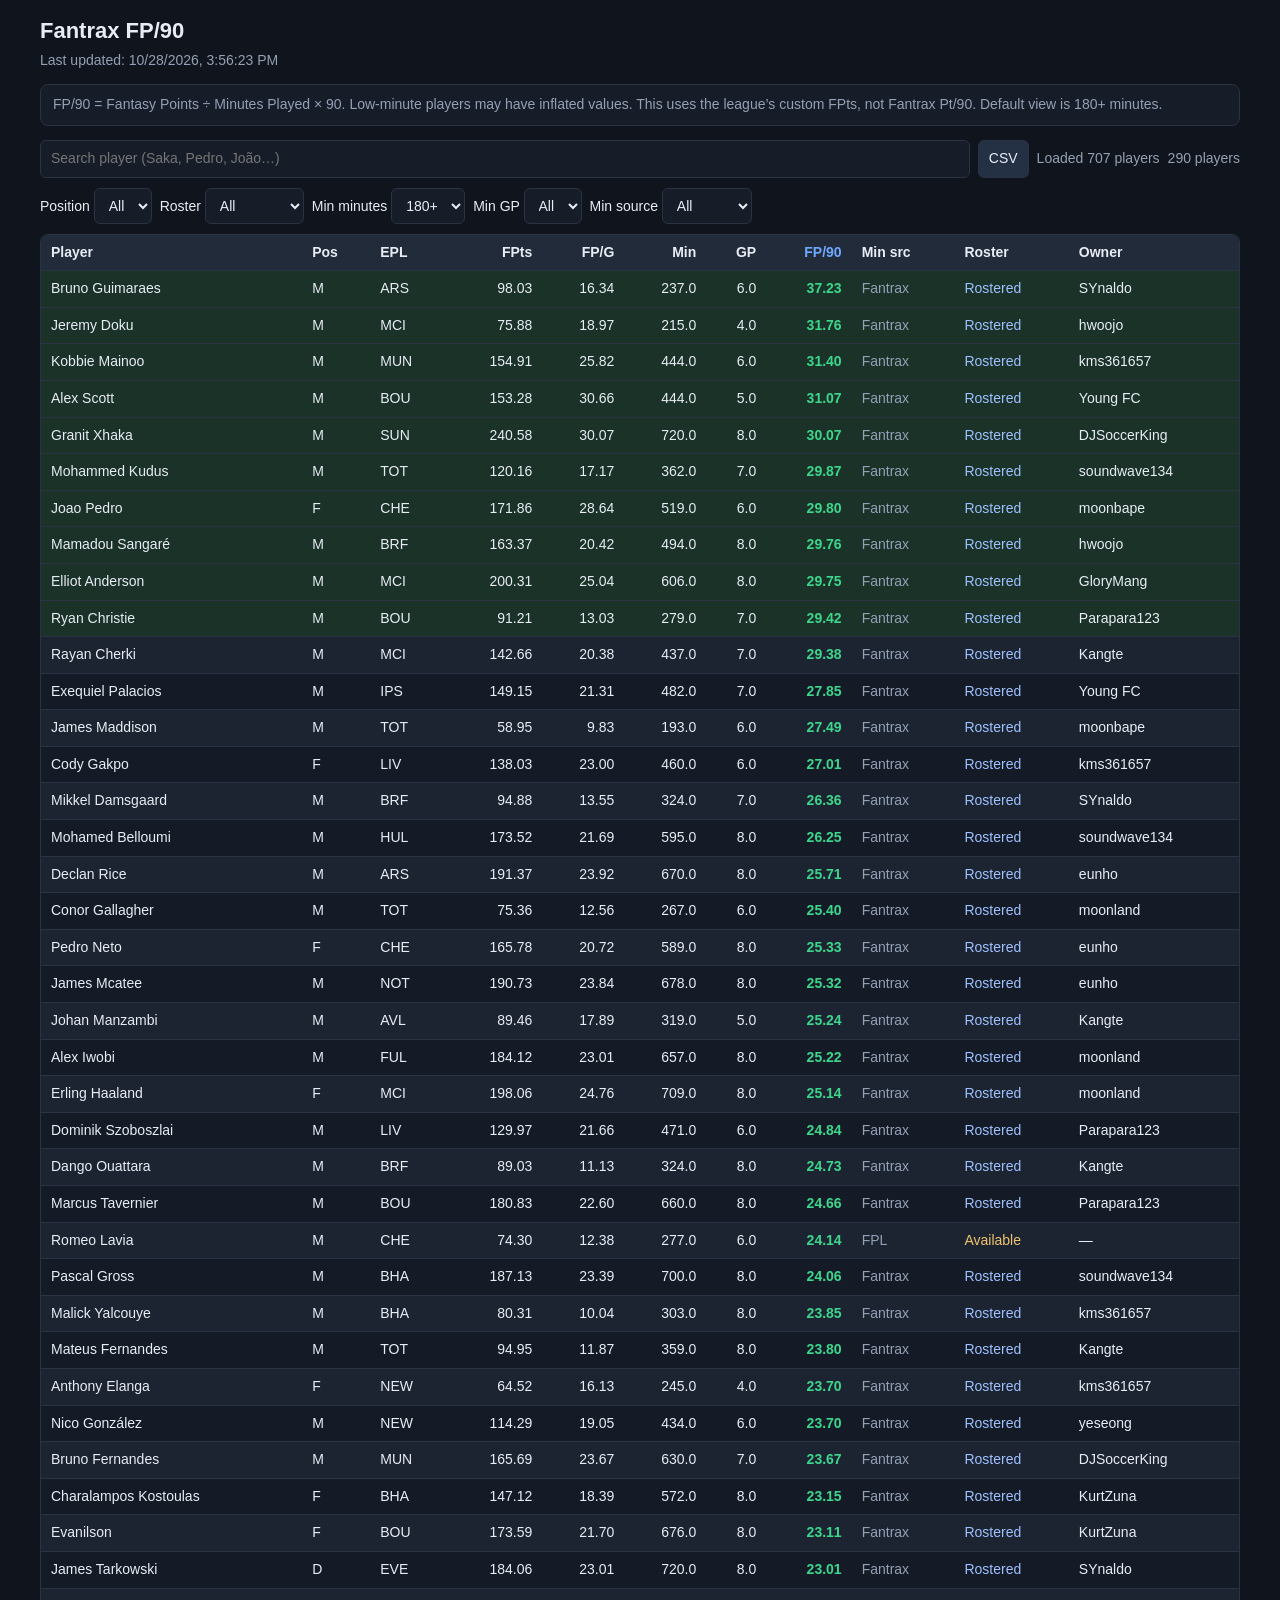
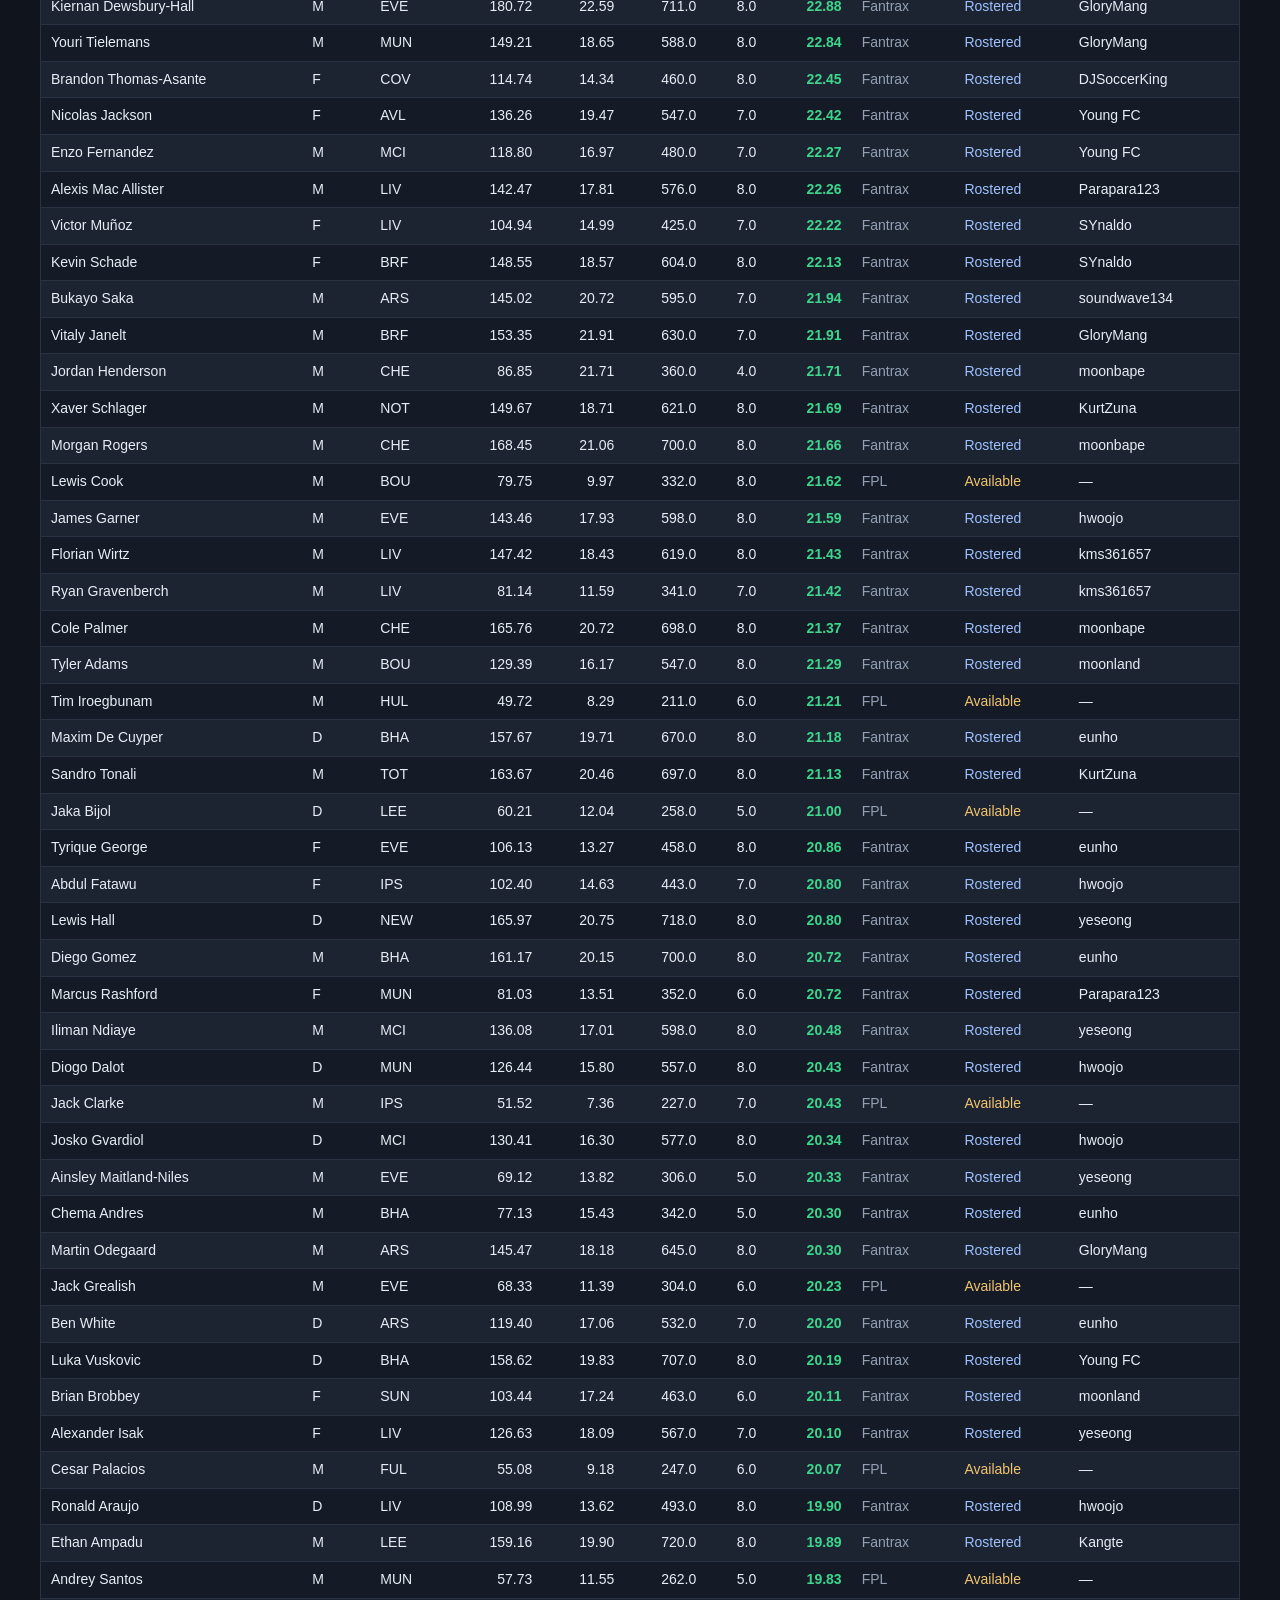
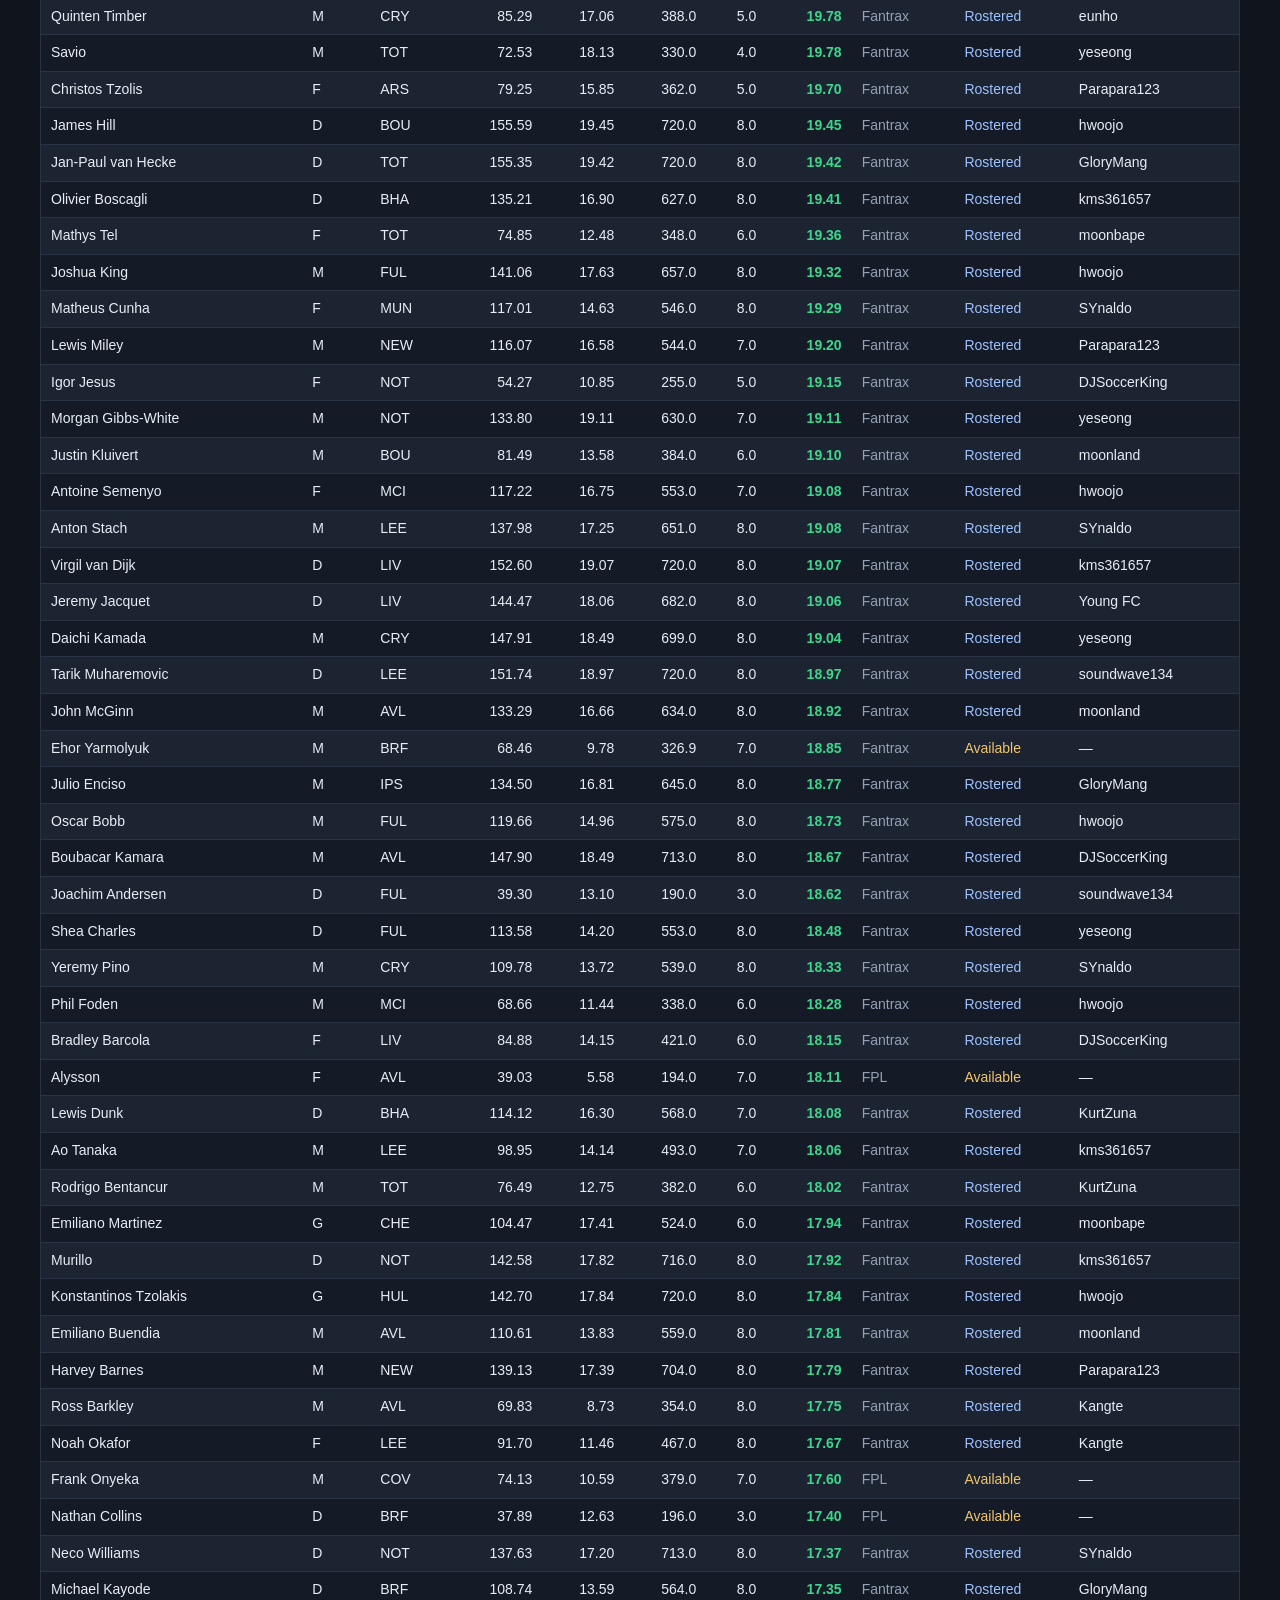
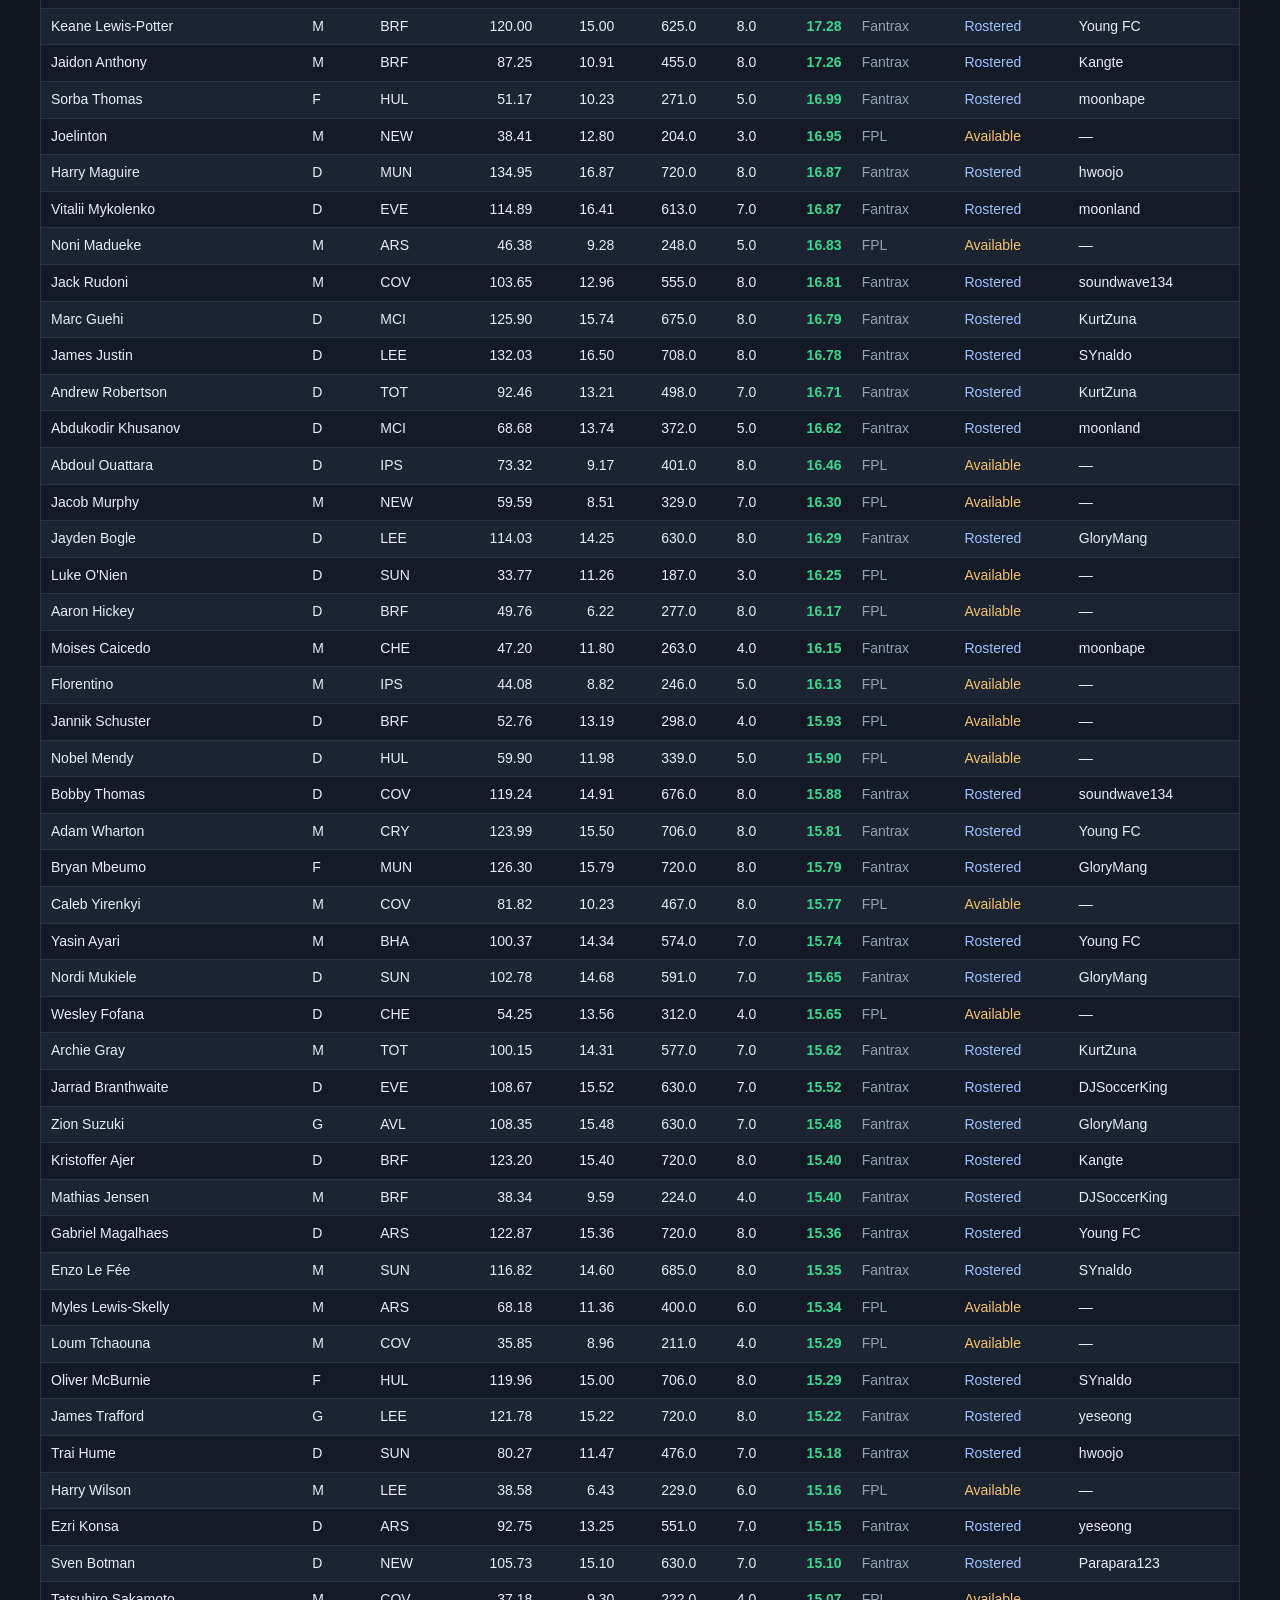
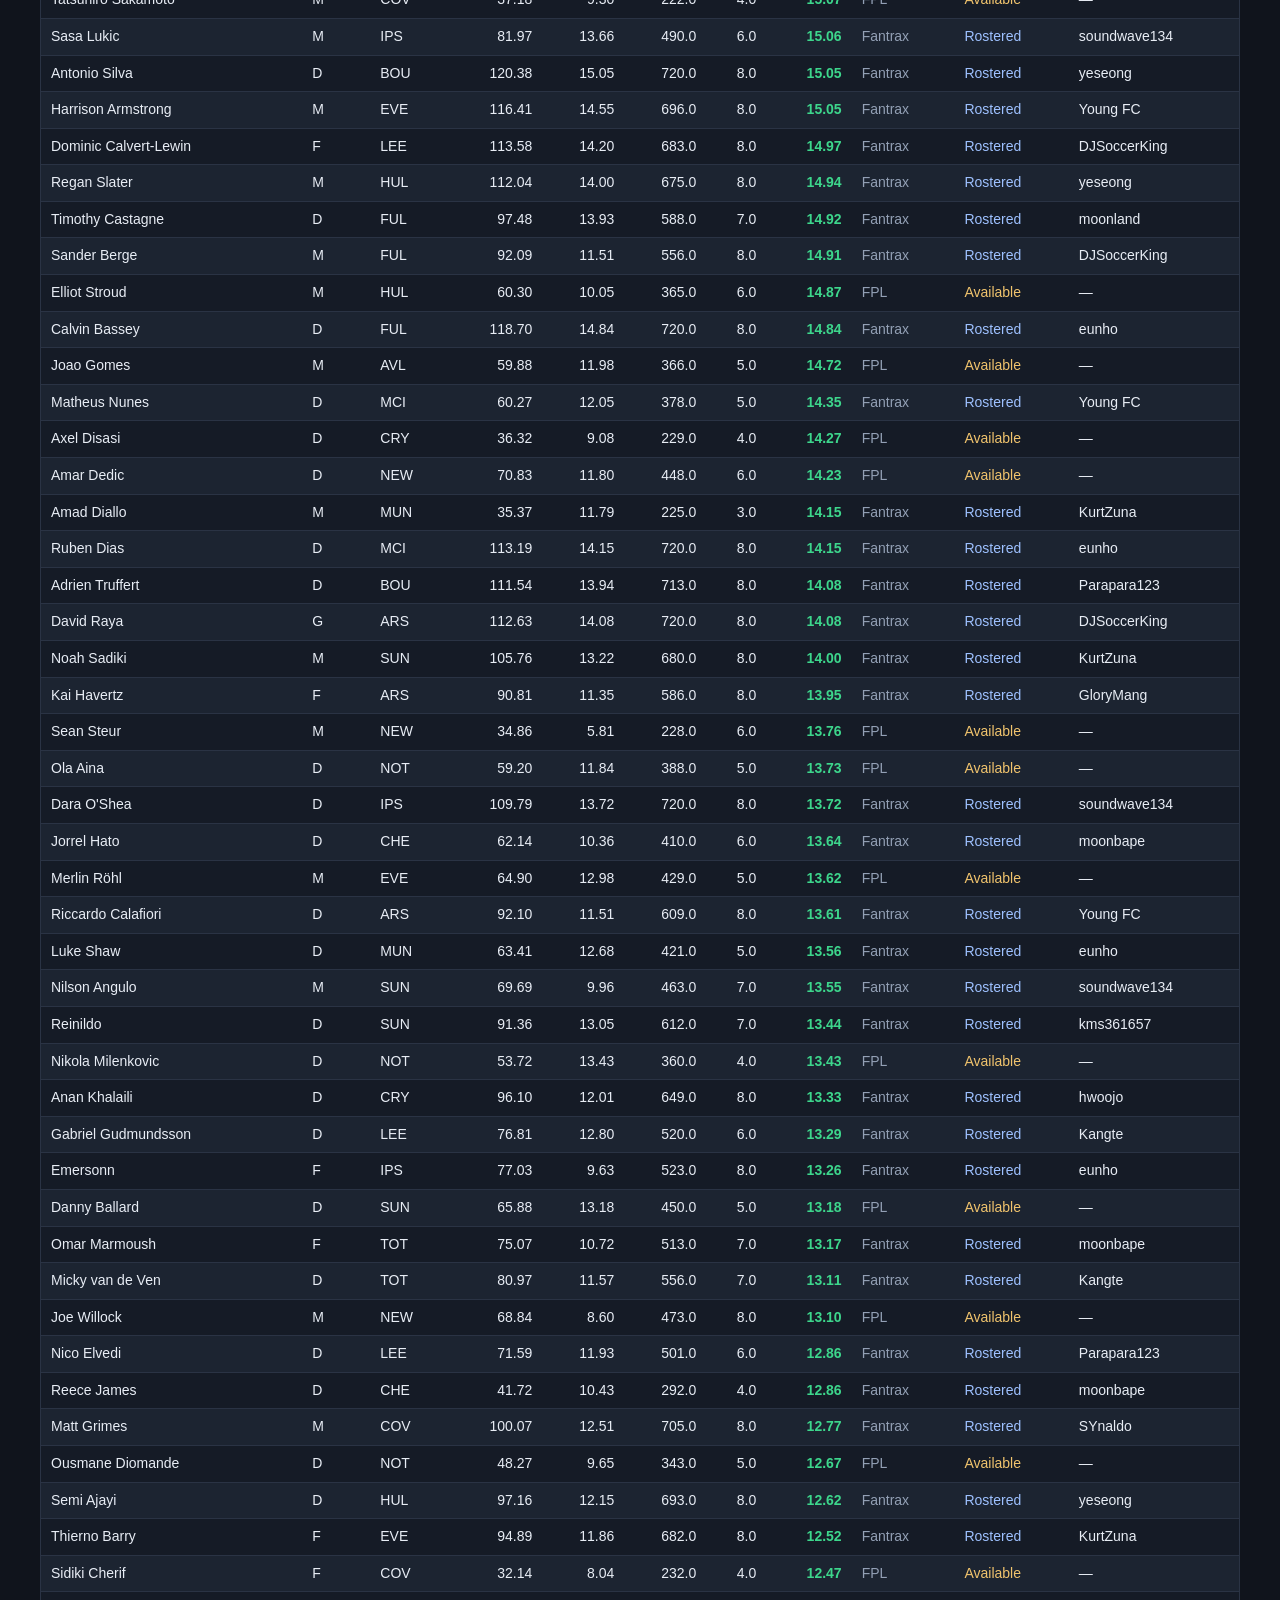
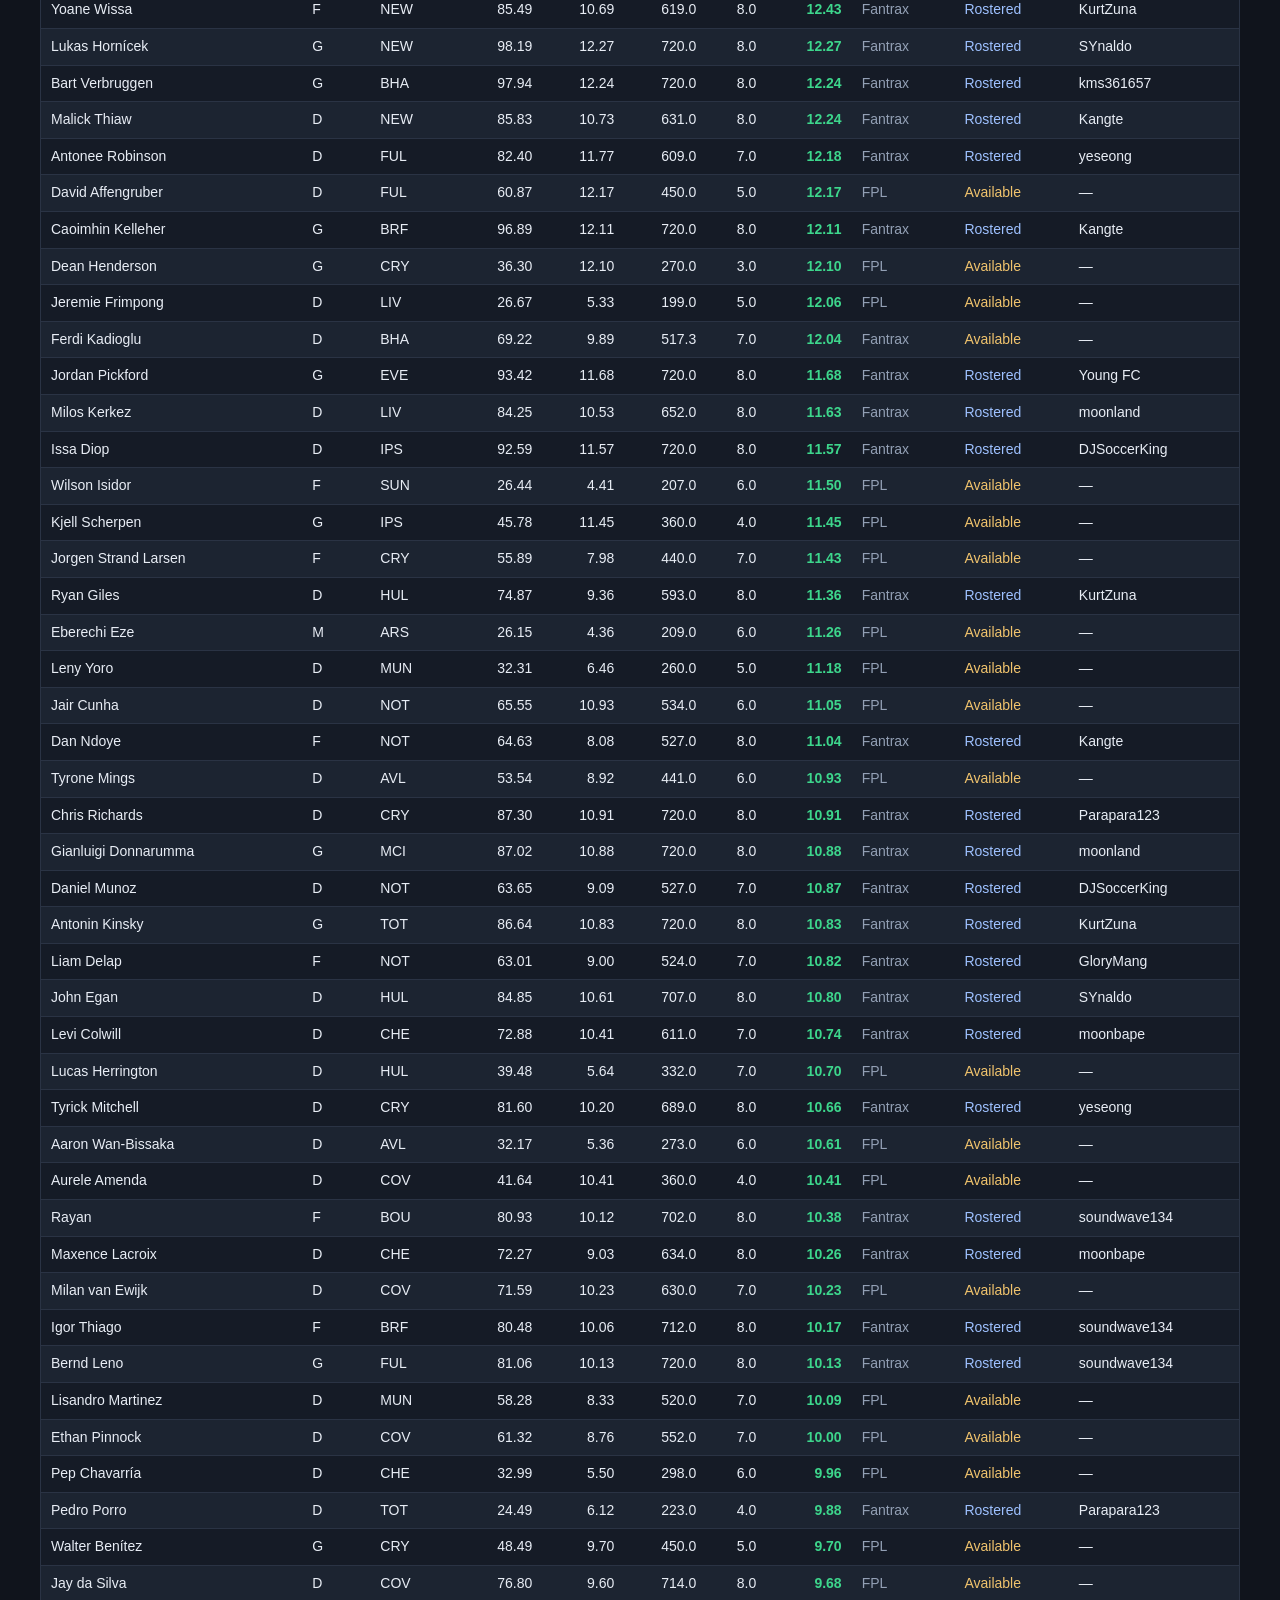
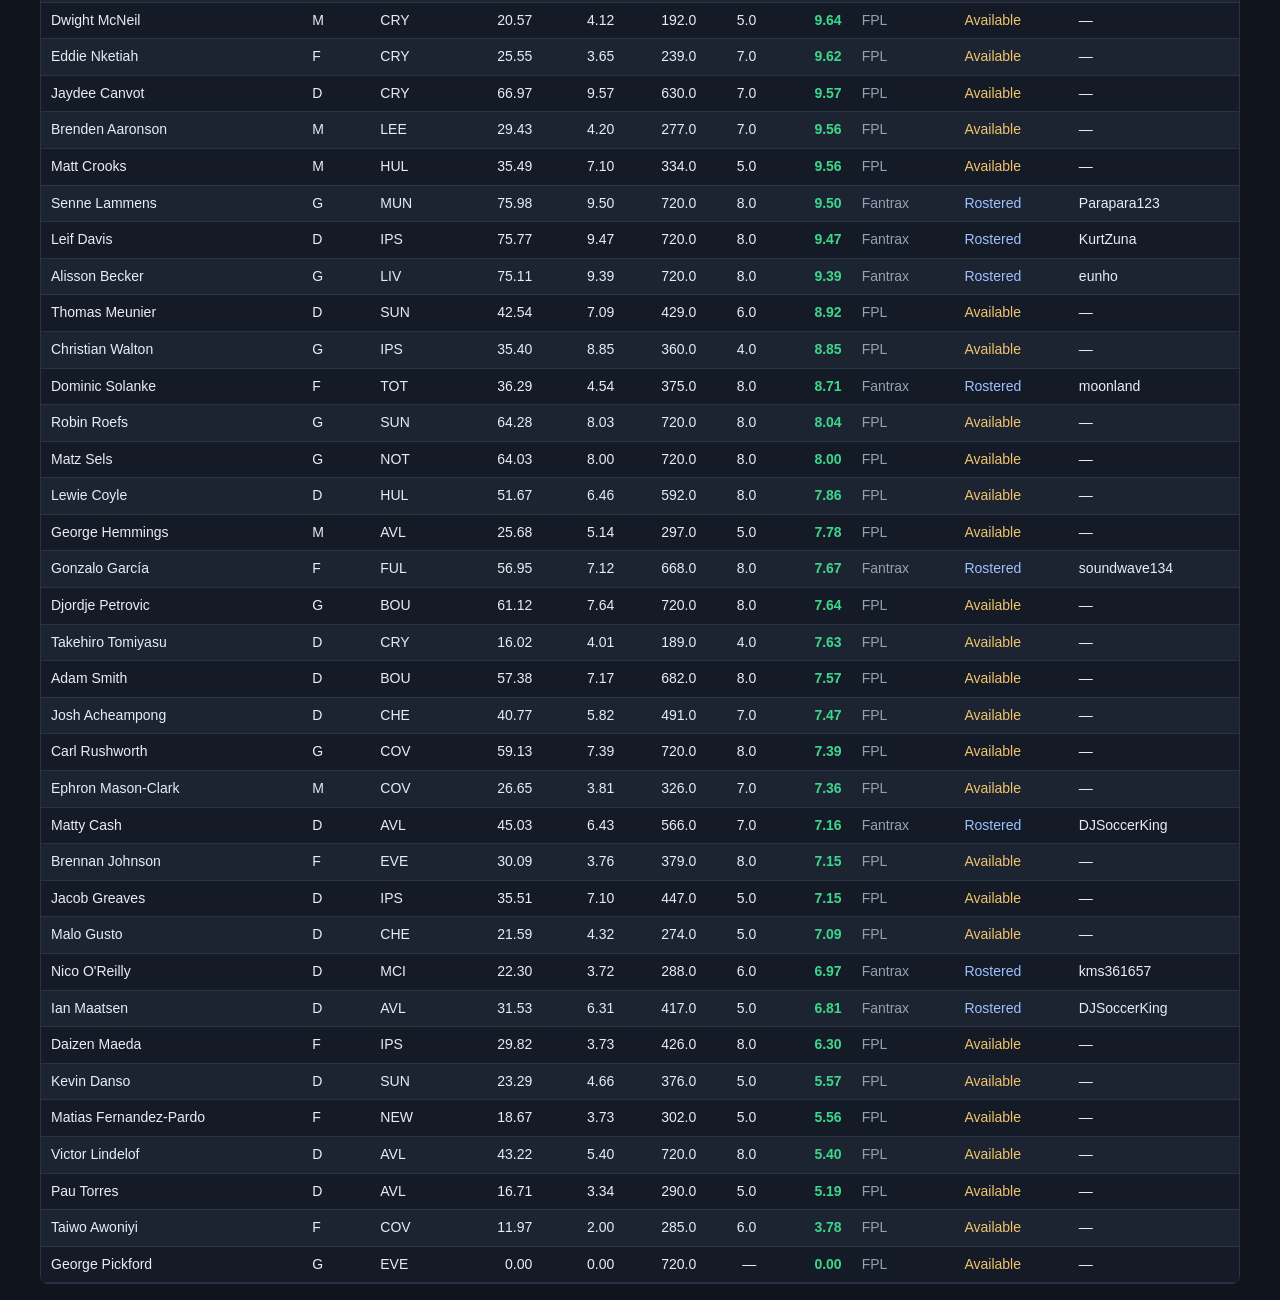
==== web/fp90.html @ 959d8eca "Initial commit" ====
<!DOCTYPE html>
<html lang="en">
<head>
  <meta charset="utf-8">
  <meta name="viewport" content="width=device-width, initial-scale=1">
  <title>Fantrax FP/90</title>
  <link rel="stylesheet" href="fp90.css">
</head>
<body>
  <div class="wrap">
    <h1>Fantrax FP/90</h1>
    <div class="sub" id="updated">Last updated: —</div>
    <div class="note">
      FP/90 = Fantasy Points ÷ Minutes Played × 90. Low-minute players may have inflated values.
      This uses the league’s custom FPts, not Fantrax Pt/90. Default view is 180+ minutes.
    </div>
    <div class="toolbar">
      <input id="search" type="search" placeholder="Search player (Saka, Pedro, João…)">
      <button id="refresh" class="admin-only" type="button">Refresh</button>
      <button id="csv" type="button">CSV</button>
      <span class="status" id="status"></span>
      <span class="status" id="count"></span>
    </div>
    <div class="filters">
      <label>Position
        <select id="position">
          <option value="">All</option>
          <option value="G">G</option>
          <option value="D">D</option>
          <option value="M">M</option>
          <option value="F">F</option>
        </select>
      </label>
      <label>Roster
        <select id="roster">
          <option value="">All</option>
          <option value="Rostered">Rostered</option>
          <option value="Available">Available</option>
        </select>
      </label>
      <label>Min minutes
        <select id="minutes">
          <option value="0">All</option>
          <option value="90">90+</option>
          <option value="180" selected>180+</option>
          <option value="300">300+</option>
          <option value="450">450+</option>
          <option value="600">600+</option>
        </select>
      </label>
      <label>Min GP
        <select id="gp">
          <option value="0">All</option>
          <option value="1">1+</option>
          <option value="3">3+</option>
          <option value="5">5+</option>
          <option value="8">8+</option>
        </select>
      </label>
      <label>Min source
        <select id="source">
          <option value="">All</option>
          <option value="Fantrax">Fantrax</option>
          <option value="FPL">FPL</option>
        </select>
      </label>
    </div>
    <div class="table-wrap">
      <table>
        <thead>
          <tr>
            <th data-key="player" class="player">Player</th>
            <th data-key="position">Pos</th>
            <th data-key="eplTeam">EPL</th>
            <th data-key="fpts" class="num">FPts</th>
            <th data-key="fpG" class="num">FP/G</th>
            <th data-key="minutes" class="num">Min</th>
            <th data-key="gp" class="num">GP</th>
            <th data-key="fp90" class="num">FP/90</th>
            <th data-key="minutesSource">Min src</th>
            <th data-key="rosterStatus">Roster</th>
            <th data-key="ownerTeamName">Owner</th>
          </tr>
        </thead>
        <tbody id="tbody"></tbody>
      </table>
    </div>
  </div>
  <script src="fp90.js"></script>
</body>
</html>
---- web/fp90.css ----
:root {
  --bg: #10141c;
  --panel: #171d28;
  --line: #2a3344;
  --text: #e8edf5;
  --muted: #93a0b5;
  --accent: #6ea8ff;
  --good: #3dd68c;
  --warn: #f0c36d;
  --row: #1c2431;
  --row-alt: #151b26;
  --top: #1a3228;
}

* { box-sizing: border-box; }

html, body {
  margin: 0;
  min-height: 100%;
  background: var(--bg);
  color: var(--text);
  font: 14px/1.4 -apple-system, BlinkMacSystemFont, "Segoe UI", sans-serif;
}

body { padding: 16px; }

.wrap { max-width: 1200px; margin: 0 auto; }

h1 {
  margin: 0 0 4px;
  font-size: 22px;
  font-weight: 700;
}

.sub {
  color: var(--muted);
  margin-bottom: 14px;
}

.note {
  background: var(--panel);
  border: 1px solid var(--line);
  border-radius: 8px;
  padding: 10px 12px;
  color: var(--muted);
  margin-bottom: 14px;
}

.toolbar, .filters {
  display: flex;
  flex-wrap: wrap;
  gap: 8px;
  align-items: center;
  margin-bottom: 10px;
}

input, select, button {
  background: var(--panel);
  color: var(--text);
  border: 1px solid var(--line);
  border-radius: 6px;
  padding: 8px 10px;
  font: inherit;
}

input[type="search"] { min-width: 220px; flex: 1; }

button {
  cursor: pointer;
  background: #243044;
}

button:hover { border-color: var(--accent); }
button:disabled { opacity: 0.6; cursor: wait; }

#refresh,
.admin-only {
  display: none;
}

body.admin #refresh,
body.admin .admin-only {
  display: inline-block;
}

.status { color: var(--muted); min-height: 1.2em; }

.table-wrap {
  overflow-x: auto;
  border: 1px solid var(--line);
  border-radius: 8px;
}

table {
  width: 100%;
  border-collapse: collapse;
  min-width: 920px;
}

th, td {
  padding: 8px 10px;
  text-align: left;
  white-space: nowrap;
  border-bottom: 1px solid var(--line);
}

th {
  position: sticky;
  top: 0;
  background: #222b3a;
  cursor: pointer;
  user-select: none;
  z-index: 2;
}

th.sorted { color: var(--accent); }

th.player,
td.player {
  position: sticky;
  left: 0;
  z-index: 2;
  min-width: 160px;
  box-shadow: 6px 0 8px rgba(0, 0, 0, 0.35);
}

th.player { z-index: 3; background: #222b3a; }

tbody tr:nth-child(odd) { background: var(--row); }
tbody tr:nth-child(odd) td.player { background: var(--row); }
tbody tr:nth-child(even) { background: var(--row-alt); }
tbody tr:nth-child(even) td.player { background: var(--row-alt); }
tbody tr.top { background: var(--top); }
tbody tr.top td.player { background: var(--top); }

.num { text-align: right; font-variant-numeric: tabular-nums; }
.muted { color: var(--muted); }
.good { color: var(--good); font-weight: 600; }
.warn { color: var(--warn); font-weight: 600; }
.avail { color: #f0c36d; }
.rostered { color: #9ec1ff; }
.low { font-size: 11px; color: var(--warn); margin-left: 4px; font-weight: 500; }

@media (max-width: 700px) {
  body { padding: 10px; }
  input[type="search"] { min-width: 0; width: 100%; }
}
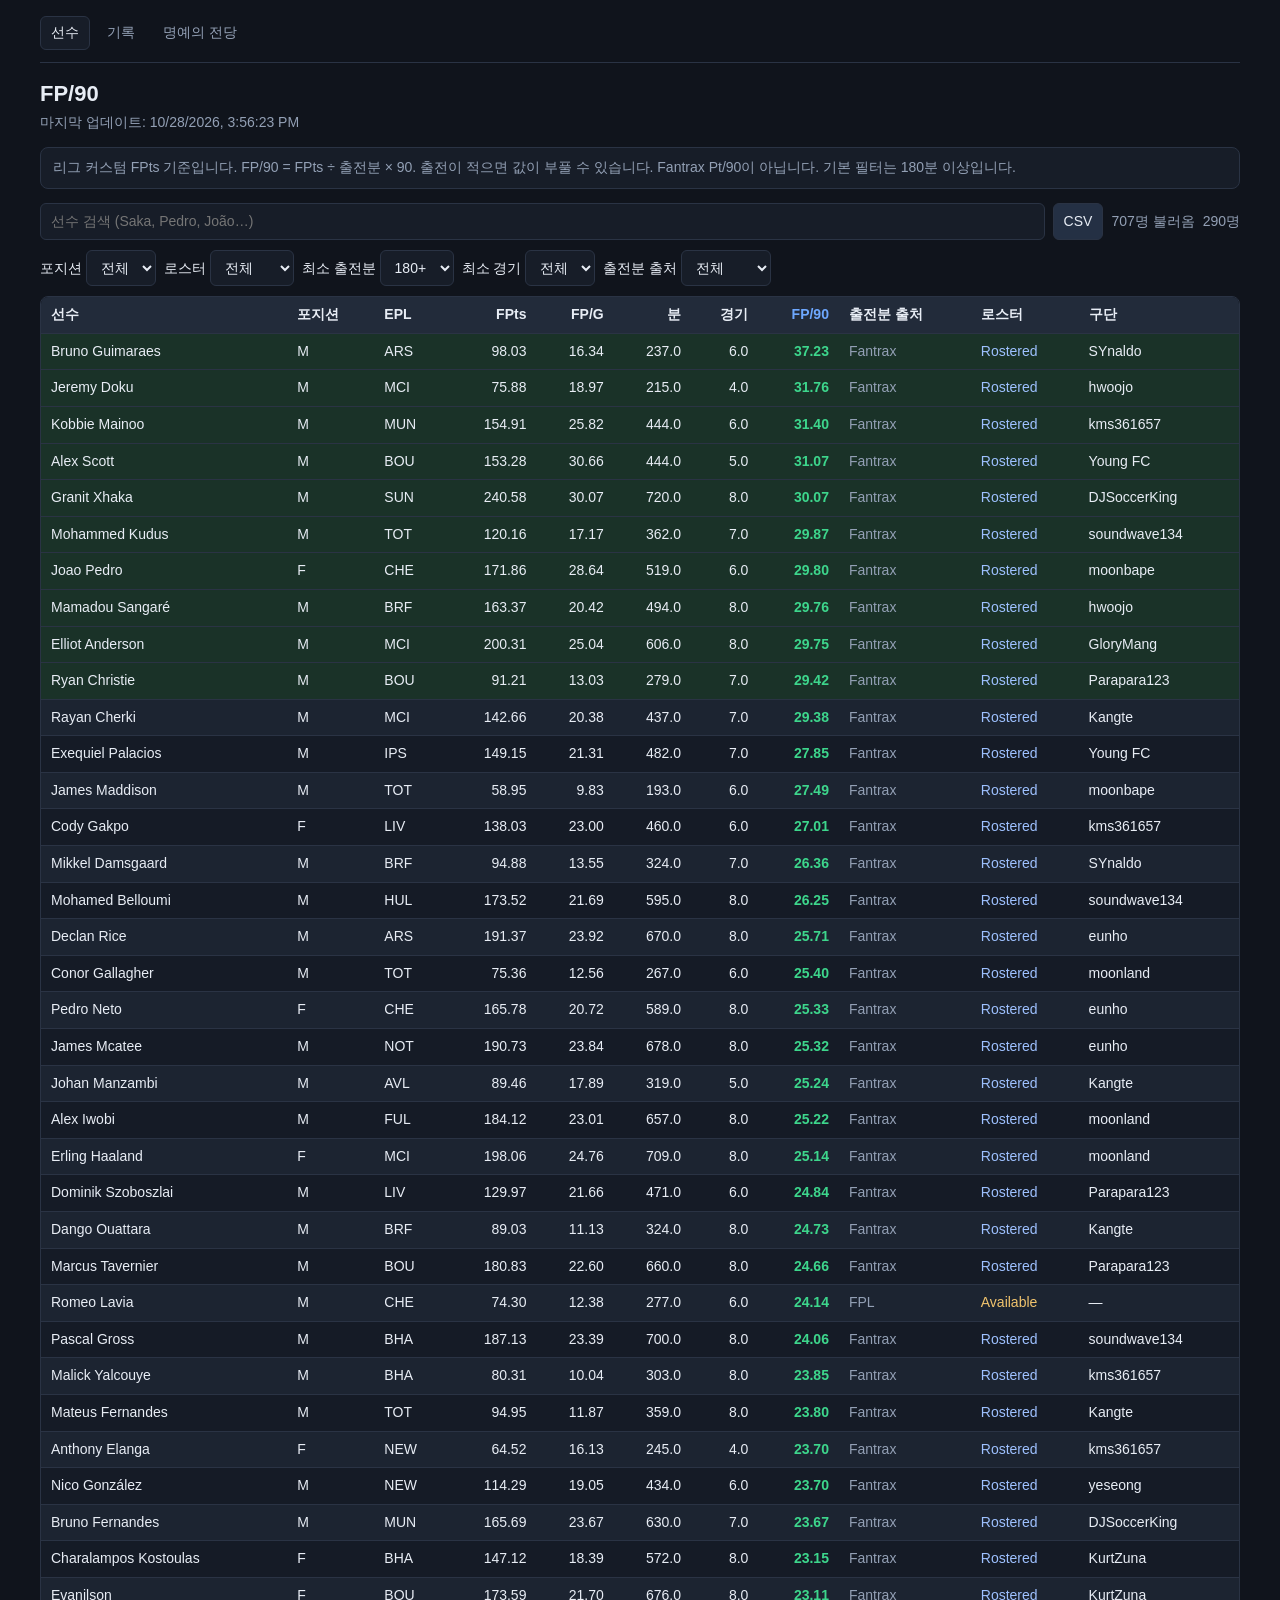
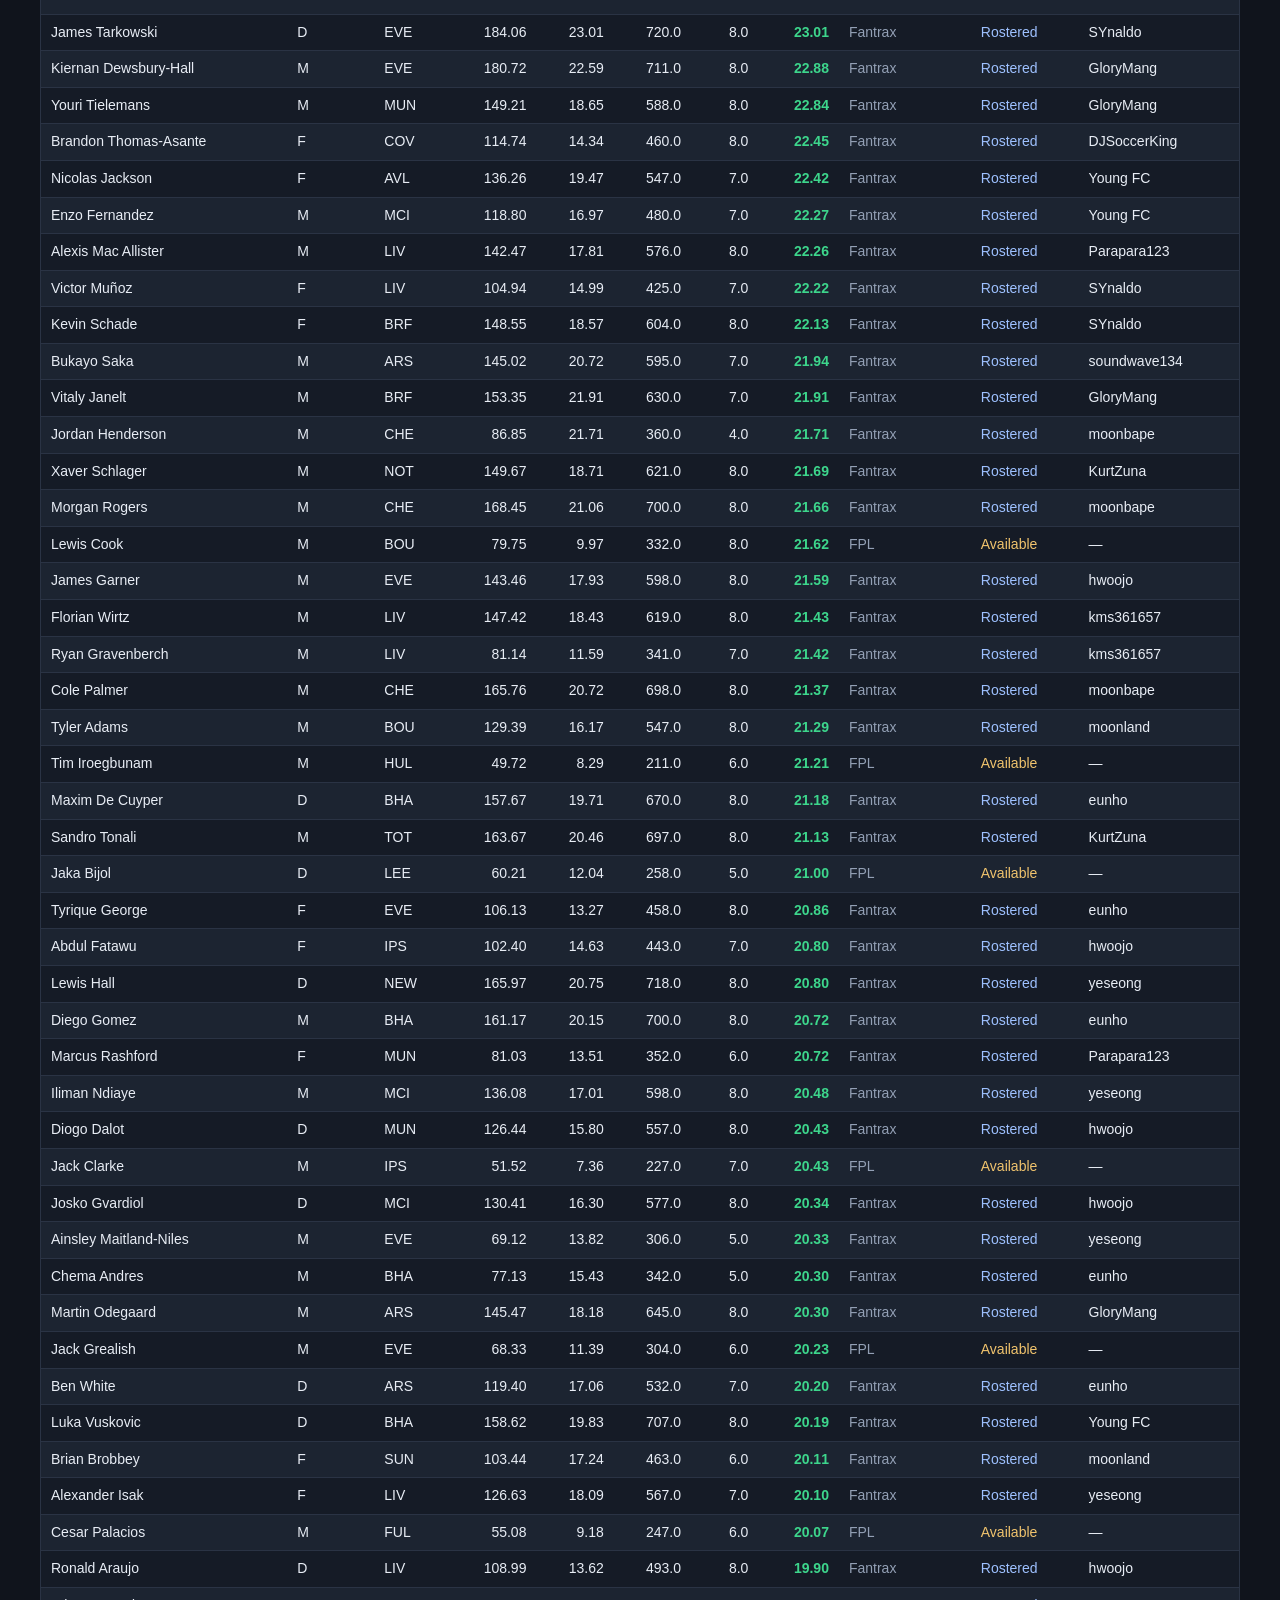
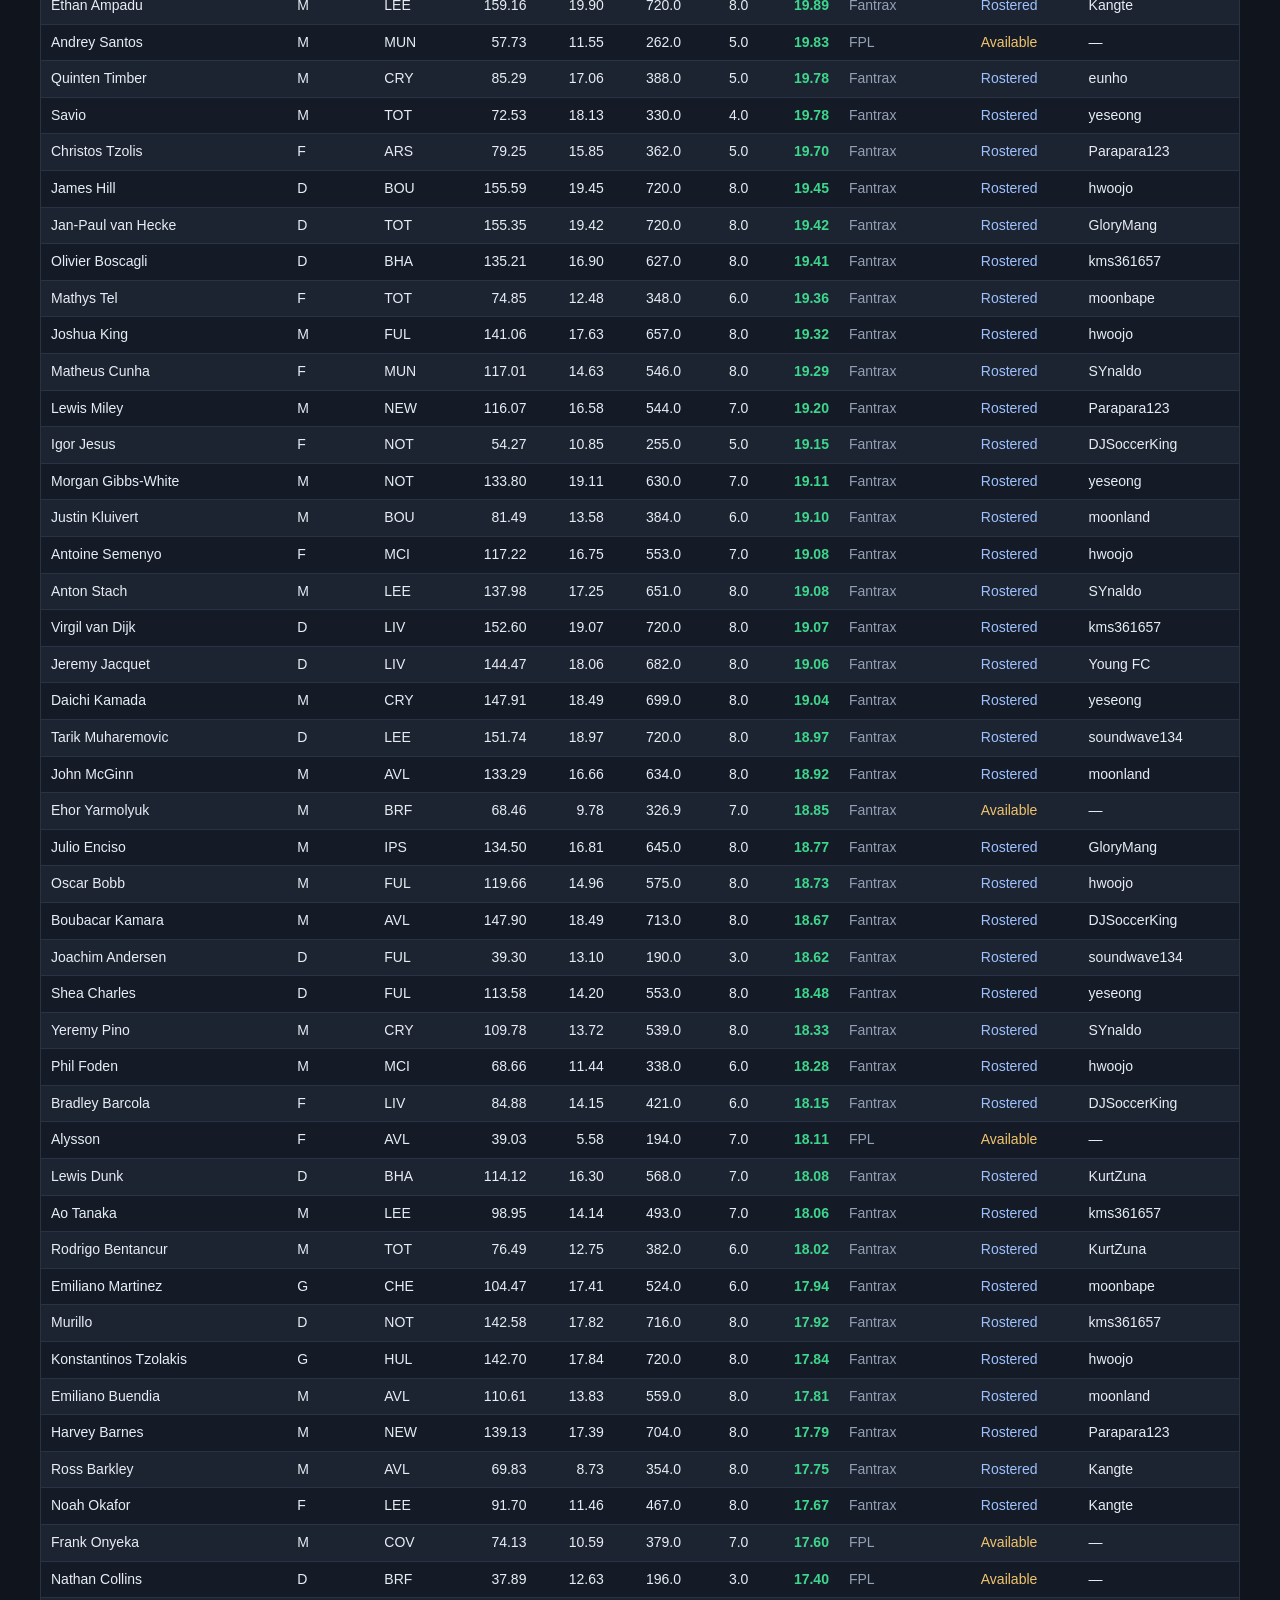
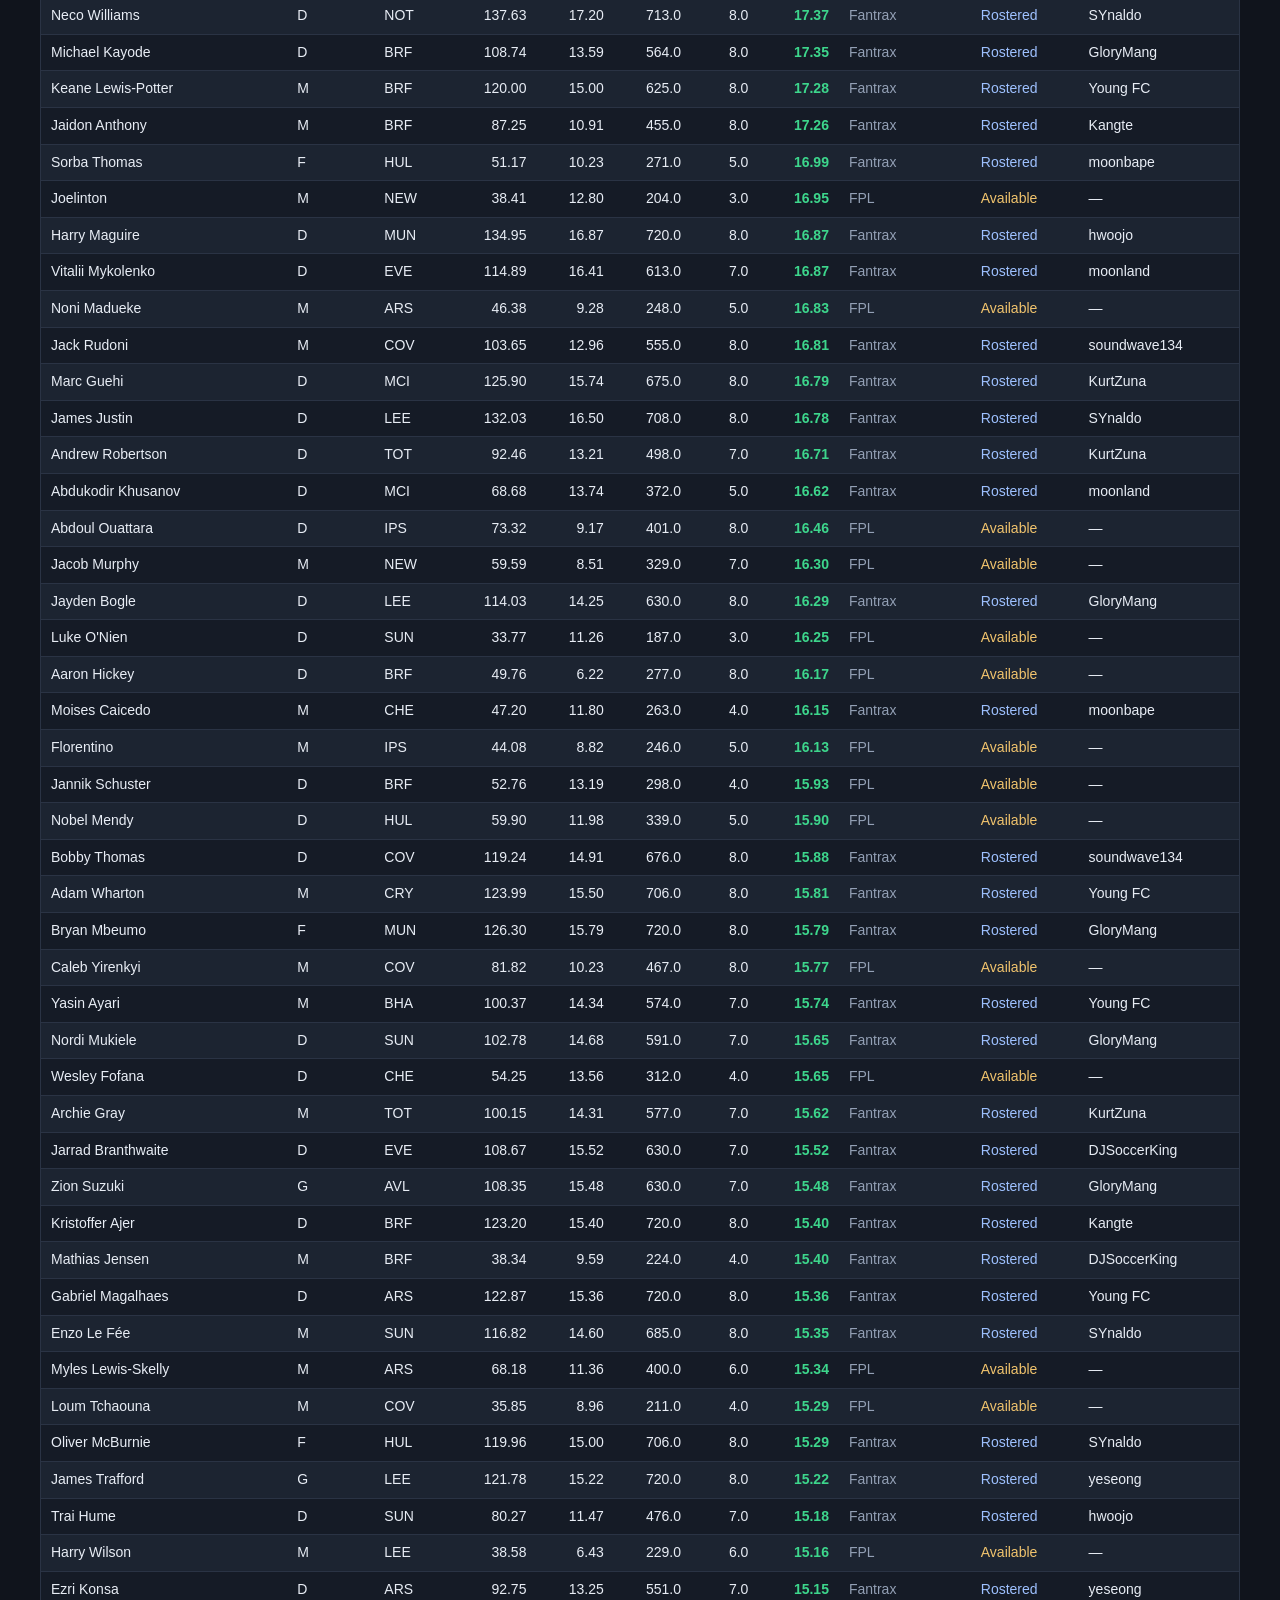
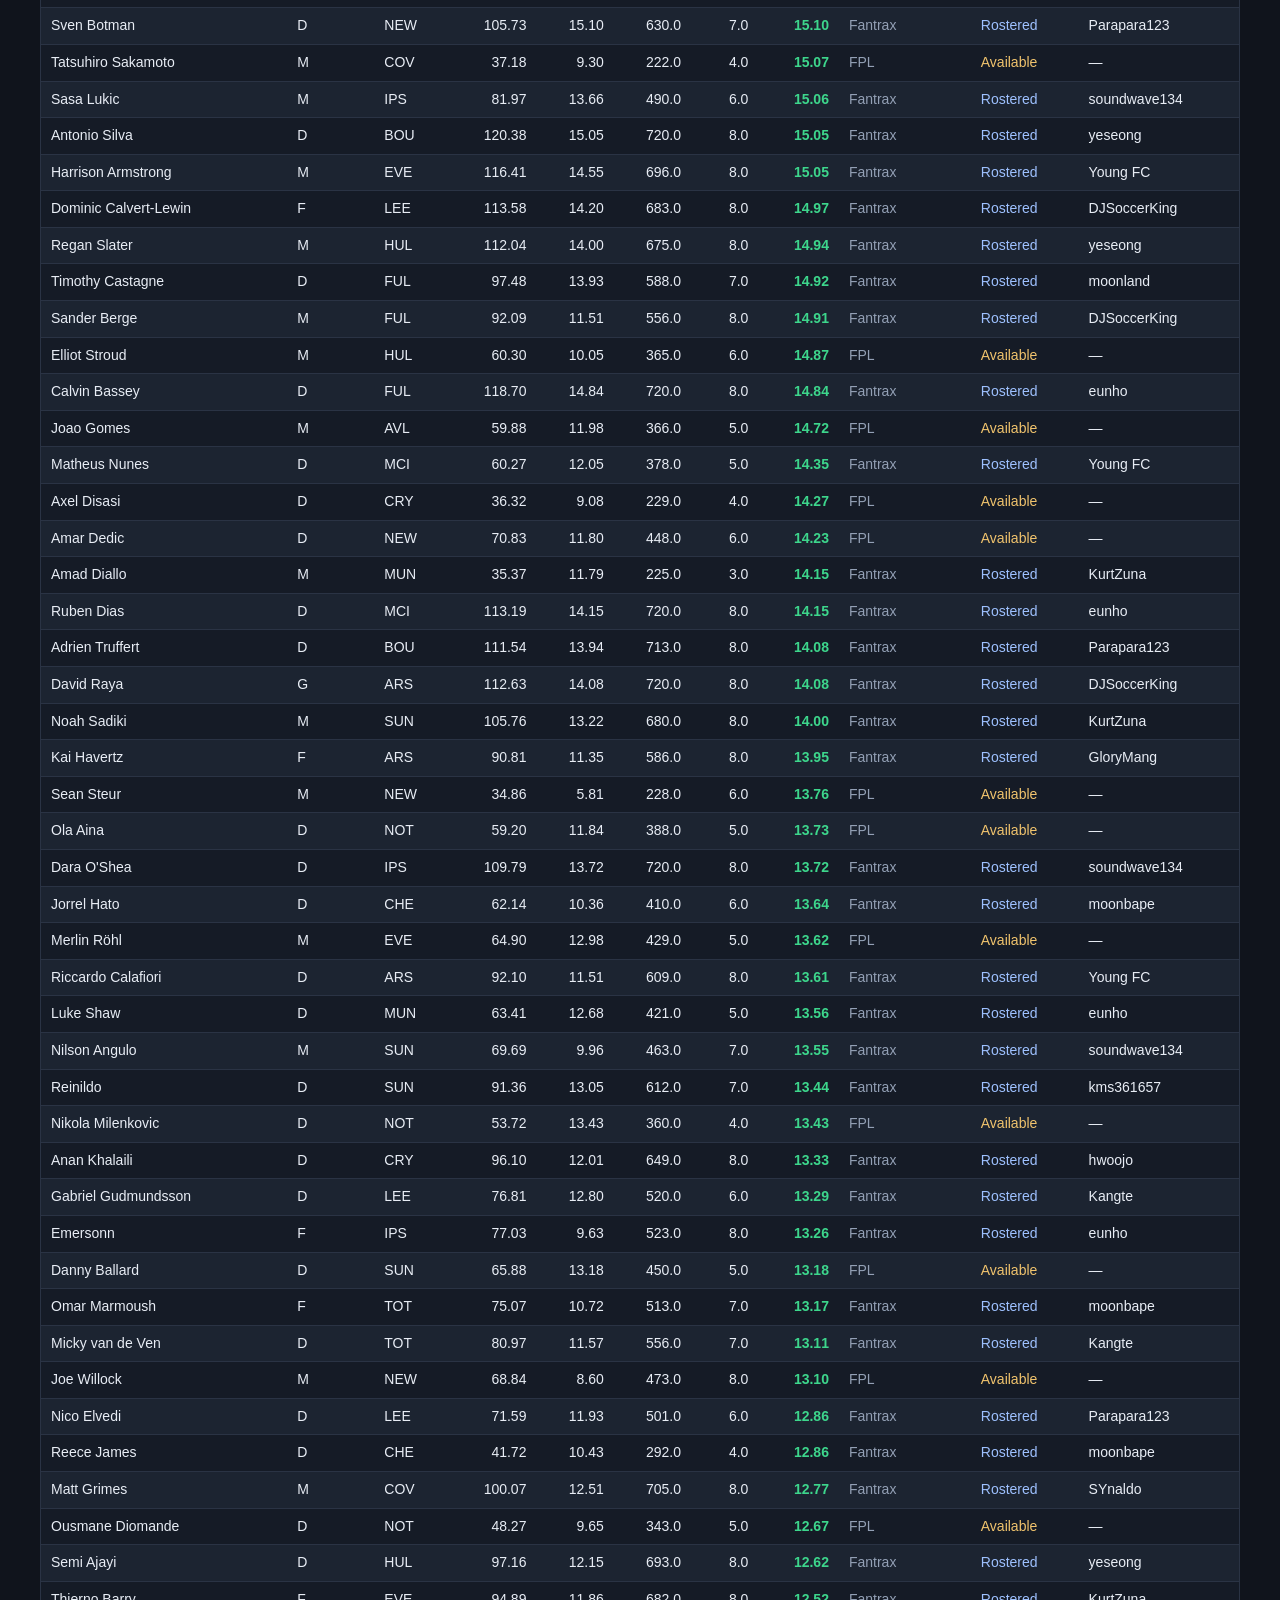
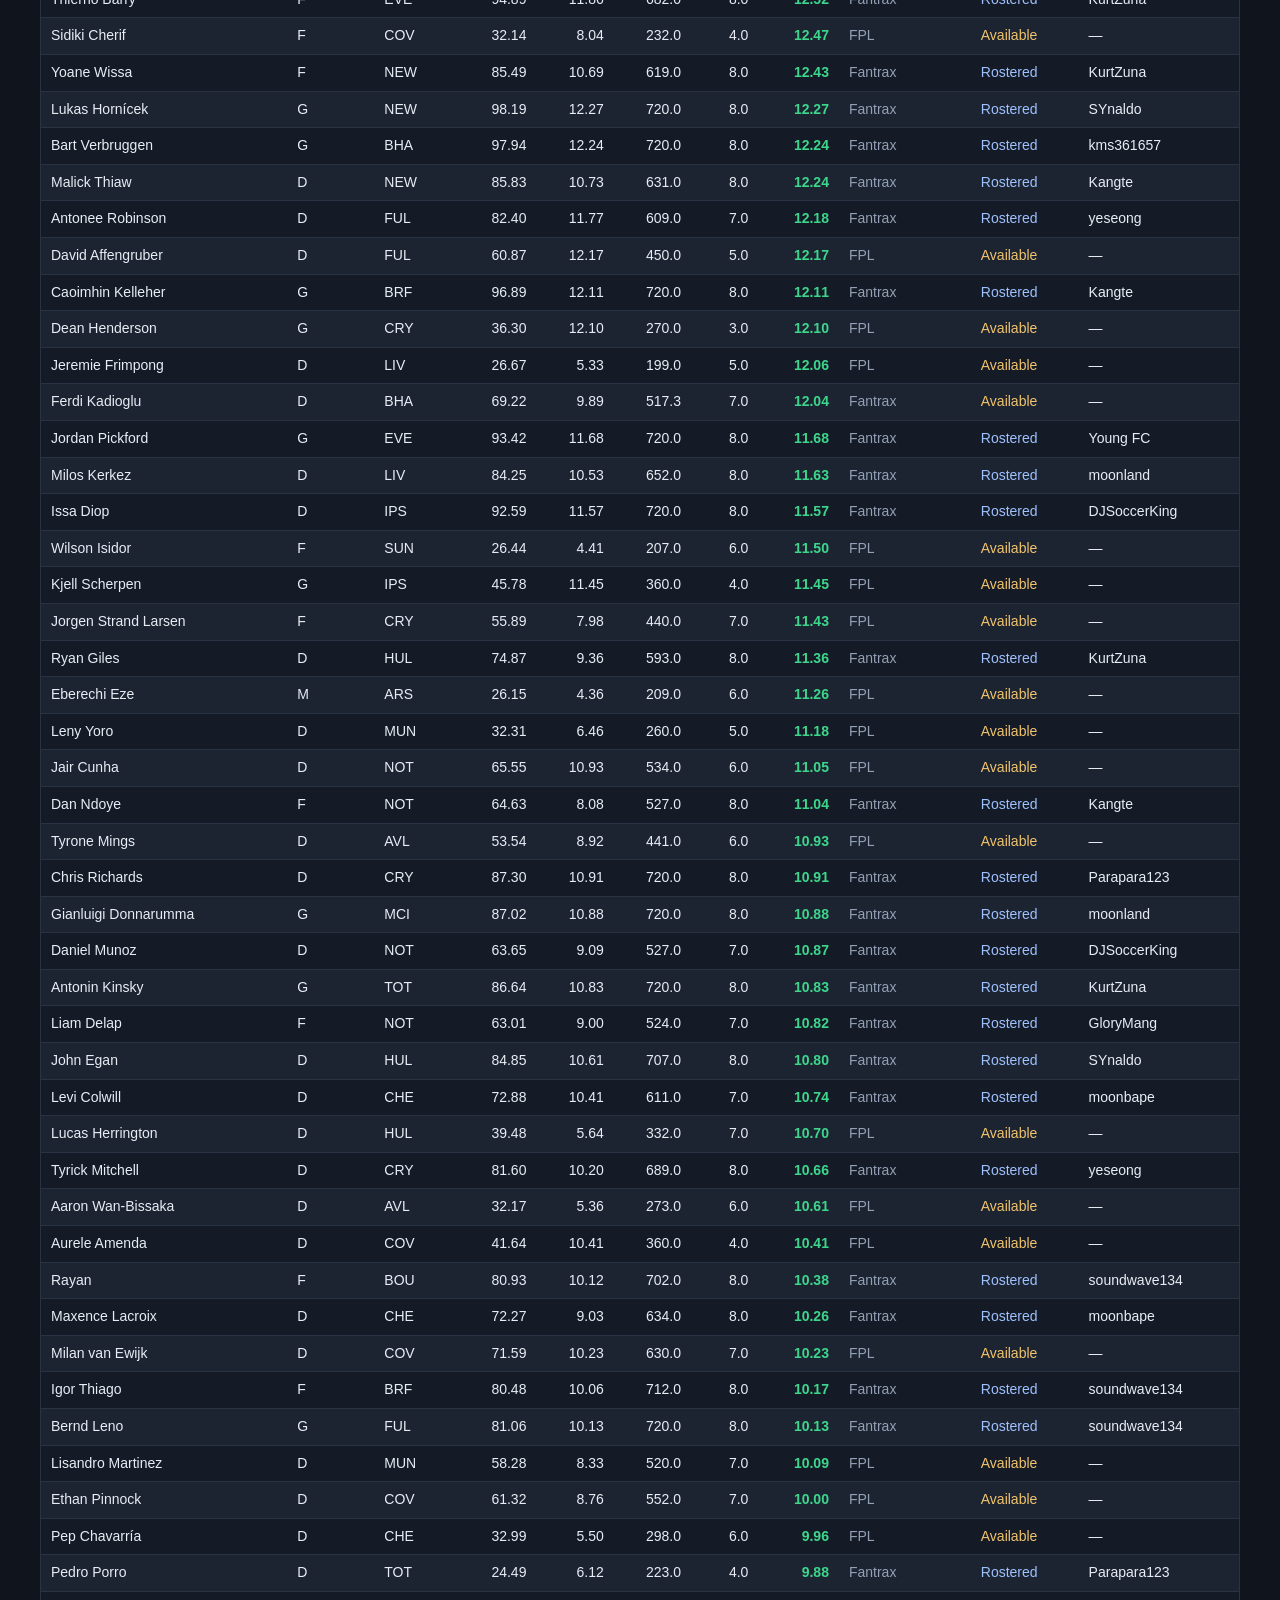
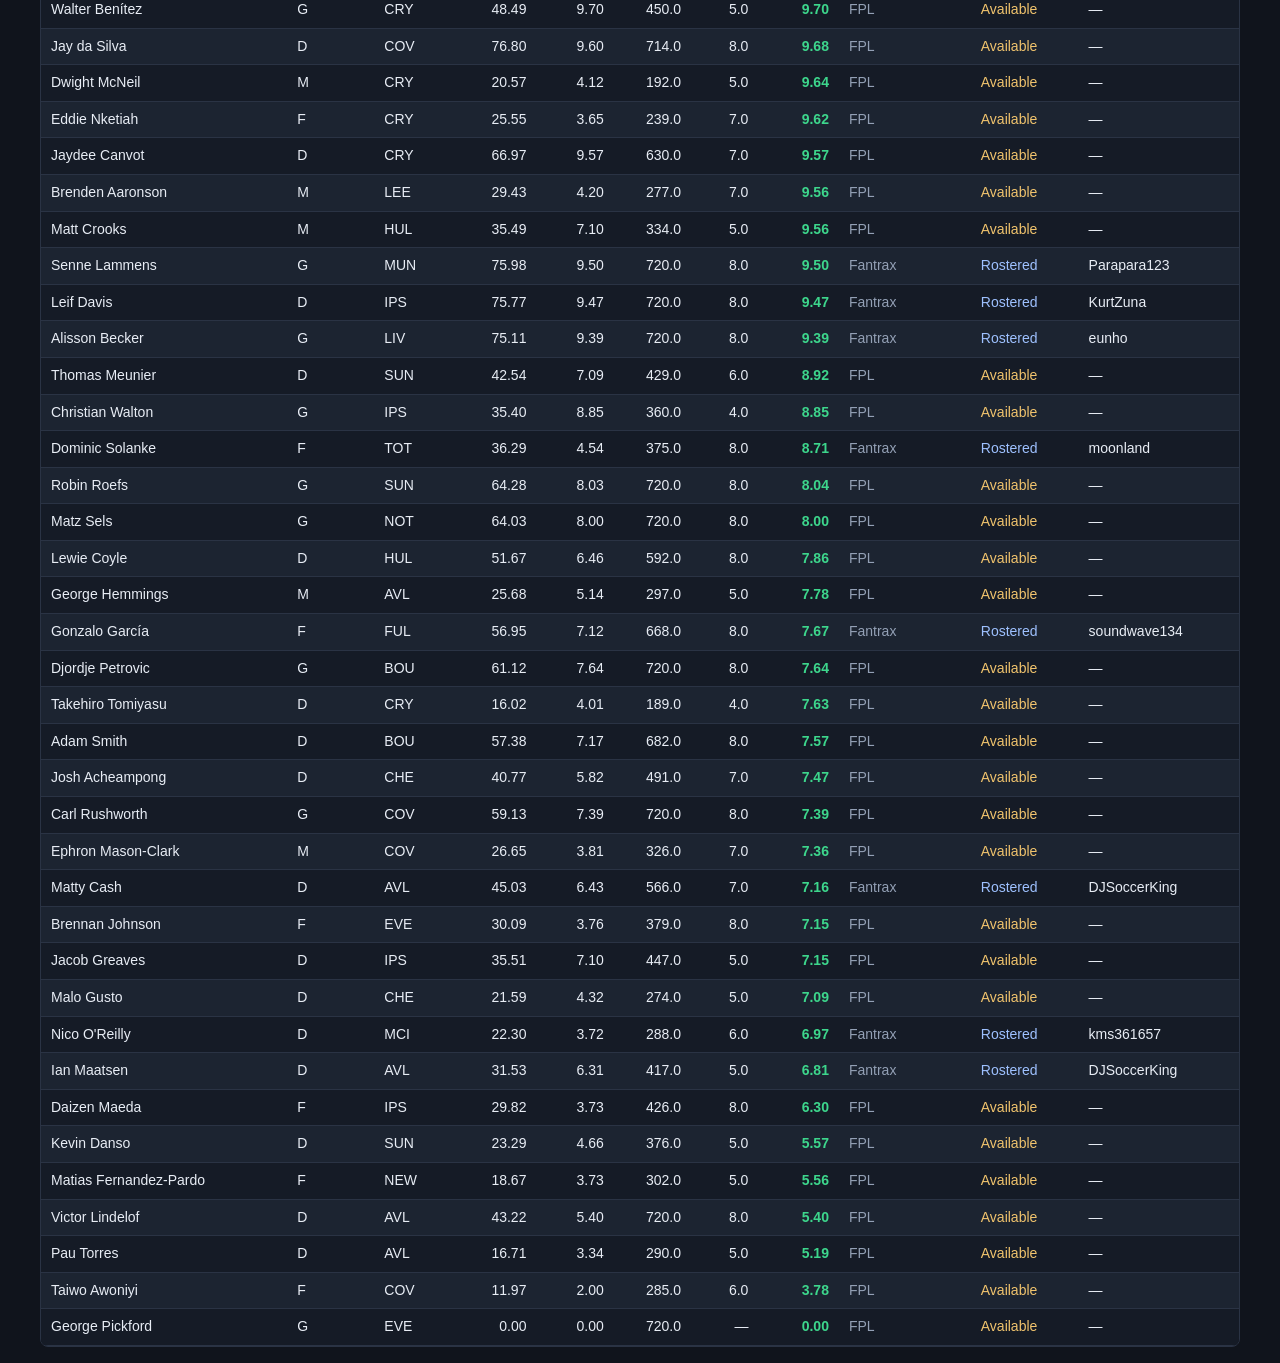
==== commit dd72afca: "Publish records and Hall of Fame pages. Add the Korean records/HOF hub and update the FP/90 nav so G" ====
--- a/web/fp90.html
+++ b/web/fp90.html
@@ -1,46 +1,52 @@
 <!DOCTYPE html>
-<html lang="en">
+<html lang="ko">
 <head>
   <meta charset="utf-8">
   <meta name="viewport" content="width=device-width, initial-scale=1">
-  <title>Fantrax FP/90</title>
+  <title>FP/90</title>
   <link rel="stylesheet" href="fp90.css">
+  <link rel="stylesheet" href="site.css">
 </head>
 <body>
   <div class="wrap">
-    <h1>Fantrax FP/90</h1>
-    <div class="sub" id="updated">Last updated: —</div>
+    <nav class="site-nav">
+      <a href="index.html" class="active">선수</a>
+      <a href="records.html">기록</a>
+      <a href="hof.html">명예의 전당</a>
+    </nav>
+    <h1>FP/90</h1>
+    <div class="sub" id="updated">마지막 업데이트: —</div>
     <div class="note">
-      FP/90 = Fantasy Points ÷ Minutes Played × 90. Low-minute players may have inflated values.
-      This uses the league’s custom FPts, not Fantrax Pt/90. Default view is 180+ minutes.
+      리그 커스텀 FPts 기준입니다. FP/90 = FPts ÷ 출전분 × 90. 출전이 적으면 값이 부풀 수 있습니다.
+      Fantrax Pt/90이 아닙니다. 기본 필터는 180분 이상입니다.
     </div>
     <div class="toolbar">
-      <input id="search" type="search" placeholder="Search player (Saka, Pedro, João…)">
-      <button id="refresh" class="admin-only" type="button">Refresh</button>
+      <input id="search" type="search" placeholder="선수 검색 (Saka, Pedro, João…)">
+      <button id="refresh" class="admin-only" type="button">새로고침</button>
       <button id="csv" type="button">CSV</button>
       <span class="status" id="status"></span>
       <span class="status" id="count"></span>
     </div>
     <div class="filters">
-      <label>Position
+      <label>포지션
         <select id="position">
-          <option value="">All</option>
+          <option value="">전체</option>
           <option value="G">G</option>
           <option value="D">D</option>
           <option value="M">M</option>
           <option value="F">F</option>
         </select>
       </label>
-      <label>Roster
+      <label>로스터
         <select id="roster">
-          <option value="">All</option>
-          <option value="Rostered">Rostered</option>
-          <option value="Available">Available</option>
+          <option value="">전체</option>
+          <option value="Rostered">보유</option>
+          <option value="Available">미보유</option>
         </select>
       </label>
-      <label>Min minutes
+      <label>최소 출전분
         <select id="minutes">
-          <option value="0">All</option>
+          <option value="0">전체</option>
           <option value="90">90+</option>
           <option value="180" selected>180+</option>
           <option value="300">300+</option>
@@ -48,18 +54,18 @@
           <option value="600">600+</option>
         </select>
       </label>
-      <label>Min GP
+      <label>최소 경기
         <select id="gp">
-          <option value="0">All</option>
+          <option value="0">전체</option>
           <option value="1">1+</option>
           <option value="3">3+</option>
           <option value="5">5+</option>
           <option value="8">8+</option>
         </select>
       </label>
-      <label>Min source
+      <label>출전분 출처
         <select id="source">
-          <option value="">All</option>
+          <option value="">전체</option>
           <option value="Fantrax">Fantrax</option>
           <option value="FPL">FPL</option>
         </select>
@@ -69,17 +75,17 @@
       <table>
         <thead>
           <tr>
-            <th data-key="player" class="player">Player</th>
-            <th data-key="position">Pos</th>
+            <th data-key="player" class="player">선수</th>
+            <th data-key="position">포지션</th>
             <th data-key="eplTeam">EPL</th>
             <th data-key="fpts" class="num">FPts</th>
             <th data-key="fpG" class="num">FP/G</th>
-            <th data-key="minutes" class="num">Min</th>
-            <th data-key="gp" class="num">GP</th>
+            <th data-key="minutes" class="num">분</th>
+            <th data-key="gp" class="num">경기</th>
             <th data-key="fp90" class="num">FP/90</th>
-            <th data-key="minutesSource">Min src</th>
-            <th data-key="rosterStatus">Roster</th>
-            <th data-key="ownerTeamName">Owner</th>
+            <th data-key="minutesSource">출전분 출처</th>
+            <th data-key="rosterStatus">로스터</th>
+            <th data-key="ownerTeamName">구단</th>
           </tr>
         </thead>
         <tbody id="tbody"></tbody>
--- a/web/site.css
+++ b/web/site.css
@@ -0,0 +1,210 @@
+.site-nav {
+  display: flex;
+  flex-wrap: wrap;
+  gap: 6px;
+  margin: 0 0 16px;
+  padding-bottom: 12px;
+  border-bottom: 1px solid var(--line);
+}
+
+.site-nav a {
+  color: var(--muted);
+  text-decoration: none;
+  padding: 6px 10px;
+  border-radius: 6px;
+  border: 1px solid transparent;
+}
+
+.site-nav a:hover {
+  color: var(--text);
+  border-color: var(--line);
+}
+
+.site-nav a.active {
+  color: var(--text);
+  background: var(--panel);
+  border-color: var(--line);
+}
+
+.record-filters {
+  display: flex;
+  flex-wrap: wrap;
+  gap: 8px;
+  margin-bottom: 16px;
+  align-items: center;
+}
+
+.record-grid {
+  display: grid;
+  grid-template-columns: repeat(auto-fill, minmax(280px, 1fr));
+  gap: 12px;
+}
+
+.record-card {
+  background: var(--panel);
+  border: 1px solid var(--line);
+  border-radius: 8px;
+  padding: 12px;
+}
+
+.record-card h2 {
+  margin: 0 0 8px;
+  font-size: 15px;
+}
+
+.blurb {
+  color: var(--muted);
+  font-size: 12px;
+  margin: -4px 0 10px;
+}
+
+.record-card .meta {
+  color: var(--muted);
+  font-size: 12px;
+  margin-bottom: 8px;
+}
+
+.record-card .empty {
+  color: var(--muted);
+}
+
+.leader {
+  border: 1px solid #2f6a4c;
+  background: var(--top);
+  border-radius: 6px;
+  padding: 8px;
+}
+
+.leader-rank {
+  font-size: 11px;
+  letter-spacing: 0.06em;
+  text-transform: uppercase;
+  color: var(--good);
+  margin-bottom: 2px;
+}
+
+.leader-name {
+  font-size: 16px;
+  font-weight: 700;
+}
+
+.leader-score {
+  font-size: 19px;
+  color: var(--good);
+  font-weight: 700;
+  line-height: 1.2;
+}
+
+.leader-meta {
+  color: var(--muted);
+  font-size: 12px;
+  margin-top: 4px;
+}
+
+.rest {
+  list-style: none;
+  margin: 8px 0 0;
+  padding: 0;
+  color: var(--text);
+  font-size: 13px;
+}
+
+.rest li {
+  display: grid;
+  grid-template-columns: 28px minmax(0, 1fr) auto;
+  gap: 8px;
+  align-items: start;
+  margin: 0;
+  padding: 7px 0;
+}
+
+.rest li + li {
+  border-top: 1px solid var(--line);
+}
+
+.rest li.rest-second {
+  background: #1f2632;
+  border: 1px solid #4a5568;
+  border-radius: 6px;
+  padding: 8px;
+  margin-bottom: 2px;
+}
+
+.rest li.rest-second + li {
+  margin-top: 4px;
+}
+
+.rest-rank {
+  font-size: 11px;
+  font-weight: 600;
+  color: var(--muted);
+  letter-spacing: 0.02em;
+  padding-top: 2px;
+}
+
+.rest-second .rest-rank,
+.rest-second .rest-score {
+  color: #c8d0dc;
+}
+
+.rest-second .rest-name {
+  font-weight: 700;
+}
+
+.rest-second .rest-score {
+  font-size: 15px;
+}
+
+.rest-name {
+  color: var(--text);
+  font-weight: 600;
+  overflow-wrap: anywhere;
+}
+
+.rest-meta {
+  color: var(--muted);
+  font-size: 12px;
+  margin-top: 1px;
+}
+
+.rest-score {
+  color: var(--text);
+  font-variant-numeric: tabular-nums;
+  font-weight: 600;
+  text-align: right;
+  white-space: nowrap;
+  padding-top: 2px;
+}
+
+.empty-block {
+  margin: 10px 0 18px;
+  color: var(--muted);
+}
+
+.empty-block summary {
+  cursor: pointer;
+  padding: 8px 0;
+}
+
+.empty-block .record-grid {
+  margin-top: 8px;
+}
+
+.record-card.vacant {
+  min-height: 88px;
+  opacity: 0.85;
+}
+
+.hof-kind {
+  display: inline-block;
+  font-size: 11px;
+  letter-spacing: 0.04em;
+  text-transform: uppercase;
+  color: var(--accent);
+  margin-bottom: 6px;
+}
+
+.section-title {
+  margin: 22px 0 10px;
+  font-size: 18px;
+}
